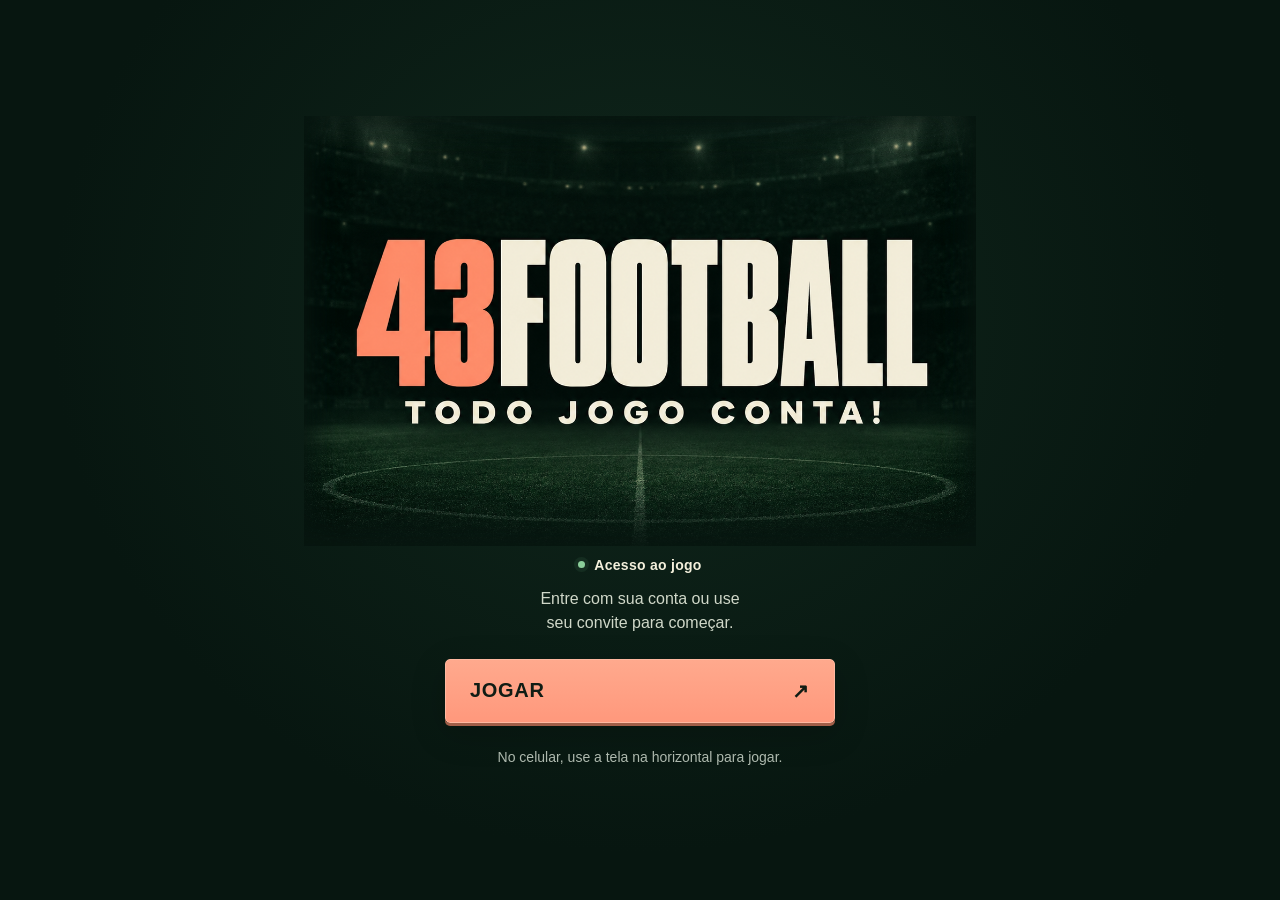
==== index.html @ 5c6cebe6 "Publicar página de entrada do 43Football" ====
<!doctype html>
<html lang="pt-BR">
<head>
  <meta charset="utf-8">
  <meta name="viewport" content="width=device-width, initial-scale=1">
  <meta name="theme-color" content="#071610">
  <meta name="description" content="O endereço de entrada do 43Football. Todo jogo conta!">
  <meta name="referrer" content="no-referrer">
  <title>43Football — Entrar no jogo</title>
  <link rel="stylesheet" href="styles.css">
  <script src="config.js" defer></script>
  <script src="app.js" defer></script>
</head>
<body>
  <main class="entry">
    <h1 class="sr-only">43Football — Todo jogo conta!</h1>
    <div class="art"><img src="logo.png" width="1254" height="1254" alt="43Football. Todo jogo conta!" fetchpriority="high"></div>
    <section class="access" aria-label="Acesso ao jogo">
      <p class="state" id="state"><span class="dot" aria-hidden="true"></span><span id="status-text">Conferindo acesso</span></p>
      <p class="message" id="message" role="status">Aguarde um instante.</p>
      <a class="play disabled" id="play" aria-disabled="true"><span id="play-label">JOGAR</span><span aria-hidden="true">↗</span></a>
      <p class="hint">No celular, use a tela na horizontal para jogar.</p>
    </section>
    <noscript><p class="fallback">Ative o JavaScript do navegador para carregar o acesso ao jogo.</p></noscript>
  </main>
</body>
</html>
---- styles.css ----
:root{color-scheme:dark;--bg:#071610;--cream:#f4f0dc;--muted:#aeb9ae;--coral:#ff987c}
*{box-sizing:border-box}
html{min-height:100%;background:var(--bg)}
body{margin:0;min-height:100svh;display:grid;place-items:center;background:radial-gradient(ellipse at 50% 35%,#10271c 0,transparent 65%);color:var(--cream);font-family:Arial,Helvetica,sans-serif}
.entry{width:min(100%,720px);padding:24px 24px 40px;text-align:center}
.art{position:relative;width:100%;height:clamp(280px,48vh,430px);overflow:hidden;isolation:isolate}
.art:after{content:"";position:absolute;inset:0;box-shadow:inset 0 -30px 40px var(--bg),inset 0 10px 30px var(--bg);pointer-events:none}
.art img{display:block;width:100%;height:100%;object-fit:cover;object-position:50% 48%}
.access{position:relative;max-width:390px;margin:8px auto 0}
.state{display:inline-flex;align-items:center;gap:9px;margin:0;font-size:14px;font-weight:700;letter-spacing:.02em}
.dot{width:7px;height:7px;border-radius:50%;background:#9aa89b;box-shadow:0 0 0 4px #9aa89b13}
body[data-mode=online] .dot{background:#8bce9a;box-shadow:0 0 0 4px #8bce9a13}
body[data-mode=maintenance] .dot{background:#eac17b;box-shadow:0 0 0 4px #eac17b13}
.message{font-size:16px;line-height:1.5;min-height:24px;margin:14px 0 24px;color:#d0d8c9;text-wrap:balance}
.play{width:100%;min-height:64px;display:flex;align-items:center;justify-content:space-between;gap:20px;padding:19px 24px;background:linear-gradient(#ffa98d,var(--coral));border:1px solid #ffb8a0;border-radius:5px;box-shadow:0 3px 0 #a25e48,0 10px 35px #0003;color:#101c14;font-weight:900;font-size:20px;letter-spacing:.035em;text-decoration:none;transition:transform .12s,filter .12s}
.play:not(.disabled):hover{filter:brightness(1.07);transform:translateY(-1px)}
.play:focus-visible{outline:3px solid var(--cream);outline-offset:6px}
.play.disabled{background:#26362c;border-color:#3a4b3f;color:#9fab9f;box-shadow:0 3px 0 #101d15;cursor:default}
.hint{color:var(--muted);font-size:14px;line-height:1.5;margin:24px 0 0}
.fallback{font-size:16px;line-height:1.5}
.sr-only{position:absolute;width:1px;height:1px;padding:0;margin:-1px;overflow:hidden;clip:rect(0,0,0,0);white-space:nowrap;border:0}
@media(max-width:500px){.entry{padding:12px 20px 32px}.art{height:310px;margin-left:-12px;width:calc(100% + 24px)}.access{margin-top:0}}
@media(max-height:500px) and (min-width:600px){.entry{display:grid;grid-template-columns:1.15fr 1fr;align-items:center;gap:24px;width:min(960px,100%);padding:16px 24px}.art{height:260px}.access{margin:0}.message{margin:12px 0 18px}.hint{margin-top:18px}}
@media(prefers-reduced-motion:reduce){.play{transition:none}}
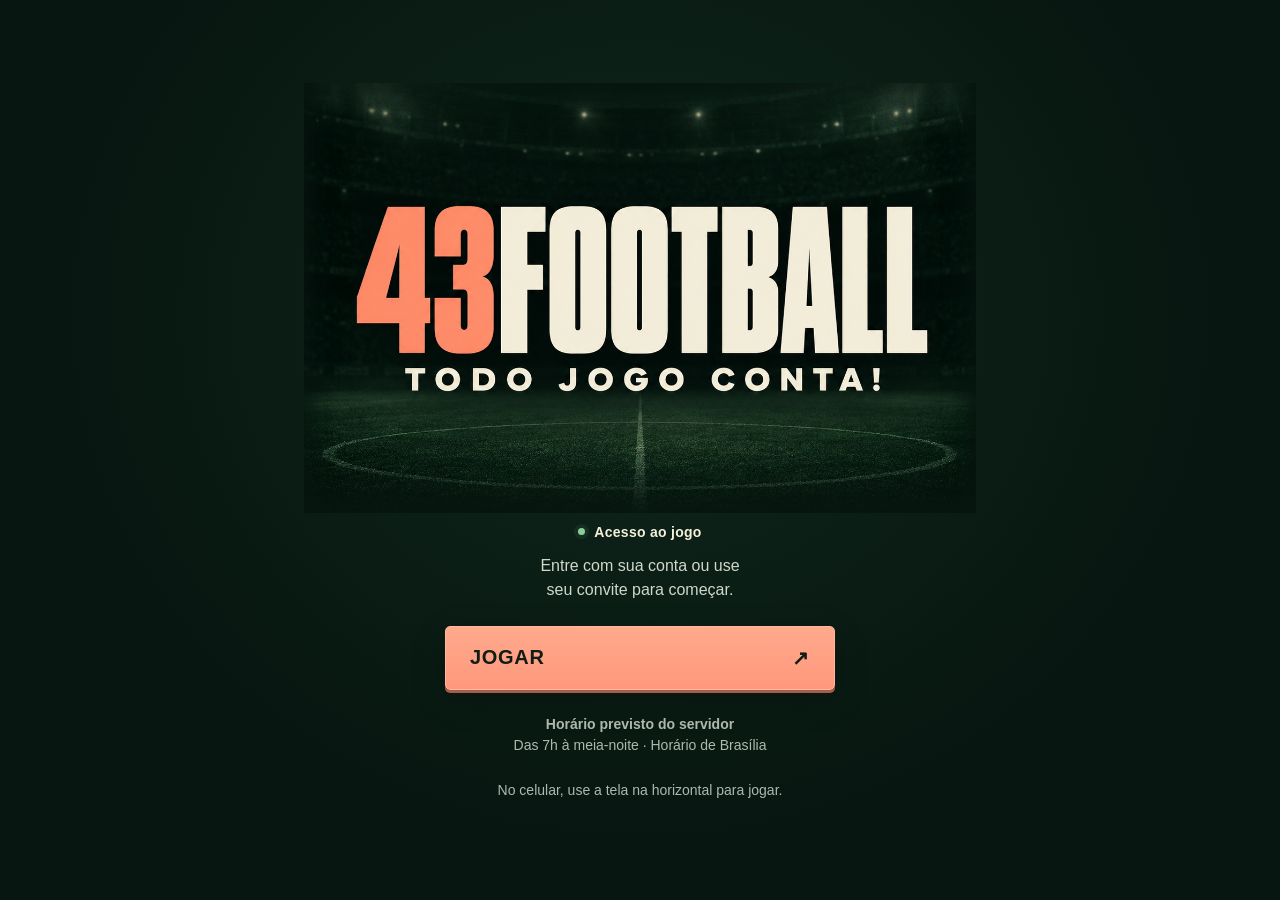
==== commit 68fb33e1: "Informar horário previsto de acesso ao servidor" ====
--- a/index.html
+++ b/index.html
@@ -19,6 +19,7 @@
       <p class="state" id="state"><span class="dot" aria-hidden="true"></span><span id="status-text">Conferindo acesso</span></p>
       <p class="message" id="message" role="status">Aguarde um instante.</p>
       <a class="play disabled" id="play" aria-disabled="true"><span id="play-label">JOGAR</span><span aria-hidden="true">↗</span></a>
+      <p class="hint"><strong>Horário previsto do servidor</strong><br>Das 7h à meia-noite · Horário de Brasília</p>
       <p class="hint">No celular, use a tela na horizontal para jogar.</p>
     </section>
     <noscript><p class="fallback">Ative o JavaScript do navegador para carregar o acesso ao jogo.</p></noscript>
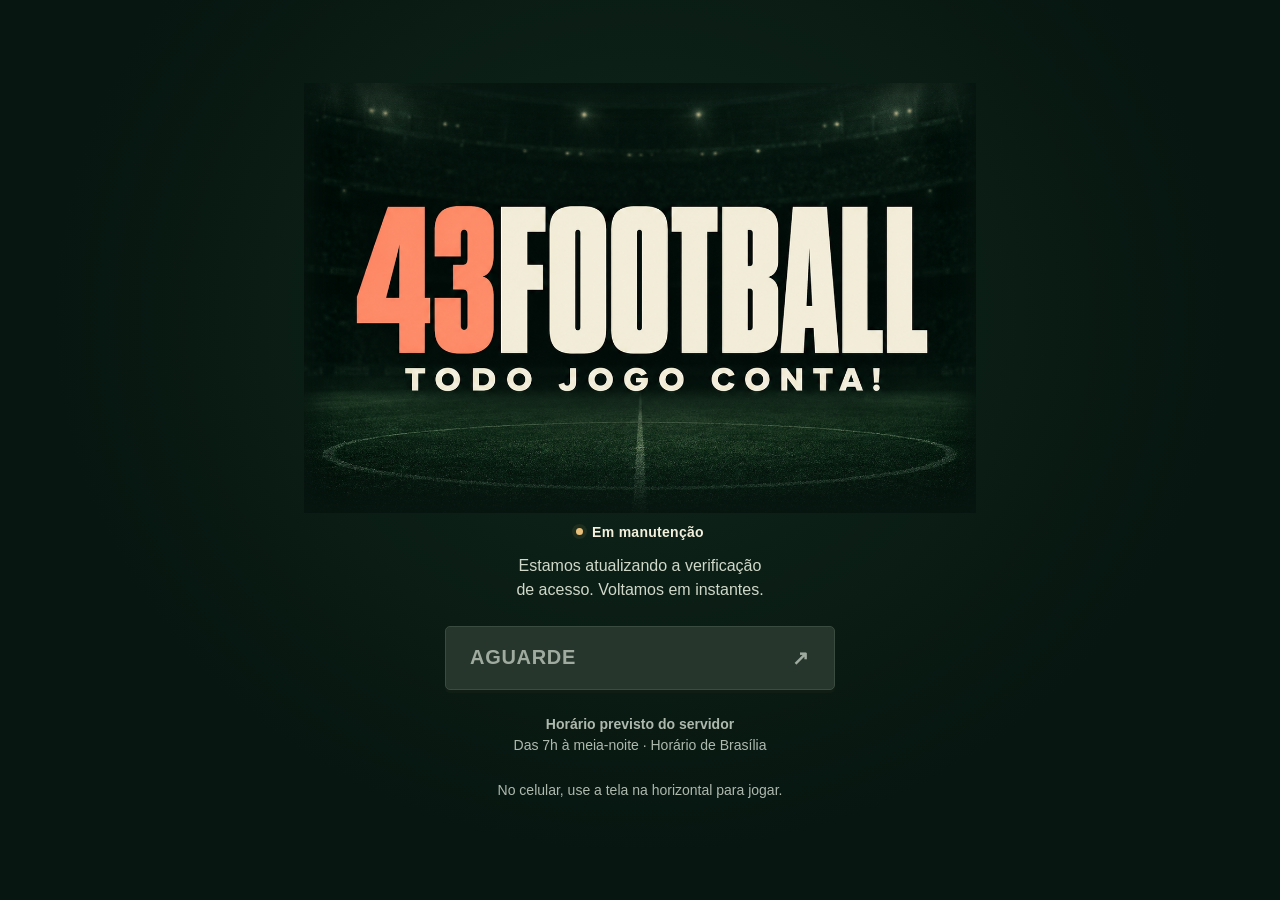
==== commit 5bf422b1: "Verificar disponibilidade real do jogo: index.html" ====
--- a/index.html
+++ b/index.html
@@ -8,8 +8,7 @@
   <meta name="referrer" content="no-referrer">
   <title>43Football — Entrar no jogo</title>
   <link rel="stylesheet" href="styles.css">
-  <script src="config.js" defer></script>
-  <script src="app.js" defer></script>
+  <script src="app.js?v=availability-1" defer></script>
 </head>
 <body>
   <main class="entry">
@@ -19,6 +18,7 @@
       <p class="state" id="state"><span class="dot" aria-hidden="true"></span><span id="status-text">Conferindo acesso</span></p>
       <p class="message" id="message" role="status">Aguarde um instante.</p>
       <a class="play disabled" id="play" aria-disabled="true"><span id="play-label">JOGAR</span><span aria-hidden="true">↗</span></a>
+      <button id="retry" class="retry" type="button" hidden>Verificar novamente</button>
       <p class="hint"><strong>Horário previsto do servidor</strong><br>Das 7h à meia-noite · Horário de Brasília</p>
       <p class="hint">No celular, use a tela na horizontal para jogar.</p>
     </section>
--- a/styles.css
+++ b/styles.css
@@ -16,6 +16,8 @@
 .play:not(.disabled):hover{filter:brightness(1.07);transform:translateY(-1px)}
 .play:focus-visible{outline:3px solid var(--cream);outline-offset:6px}
 .play.disabled{background:#26362c;border-color:#3a4b3f;color:#9fab9f;box-shadow:0 3px 0 #101d15;cursor:default}
+.retry{margin-top:18px;padding:10px 14px;border:1px solid var(--muted);border-radius:4px;background:transparent;color:var(--cream);font:inherit;font-size:14px;cursor:pointer}
+.retry:focus-visible{outline:3px solid var(--cream);outline-offset:4px}
 .hint{color:var(--muted);font-size:14px;line-height:1.5;margin:24px 0 0}
 .fallback{font-size:16px;line-height:1.5}
 .sr-only{position:absolute;width:1px;height:1px;padding:0;margin:-1px;overflow:hidden;clip:rect(0,0,0,0);white-space:nowrap;border:0}
